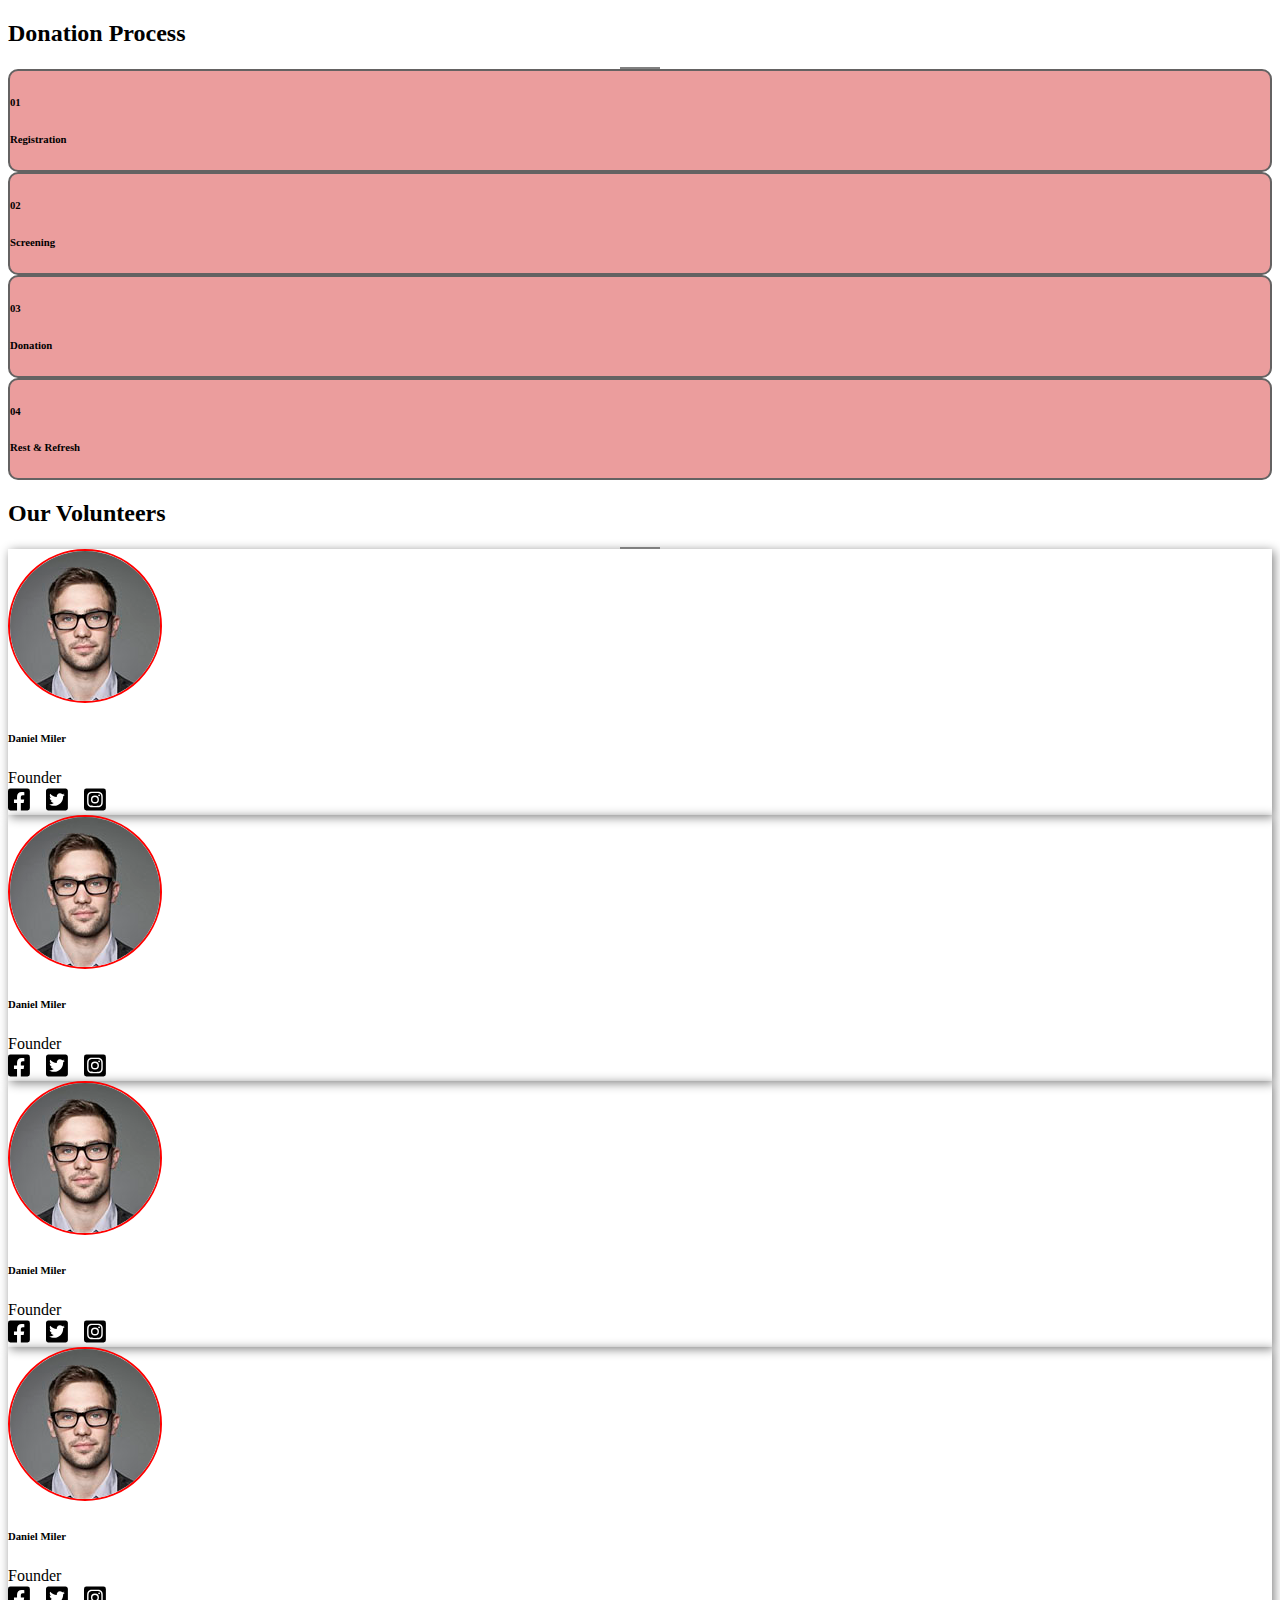
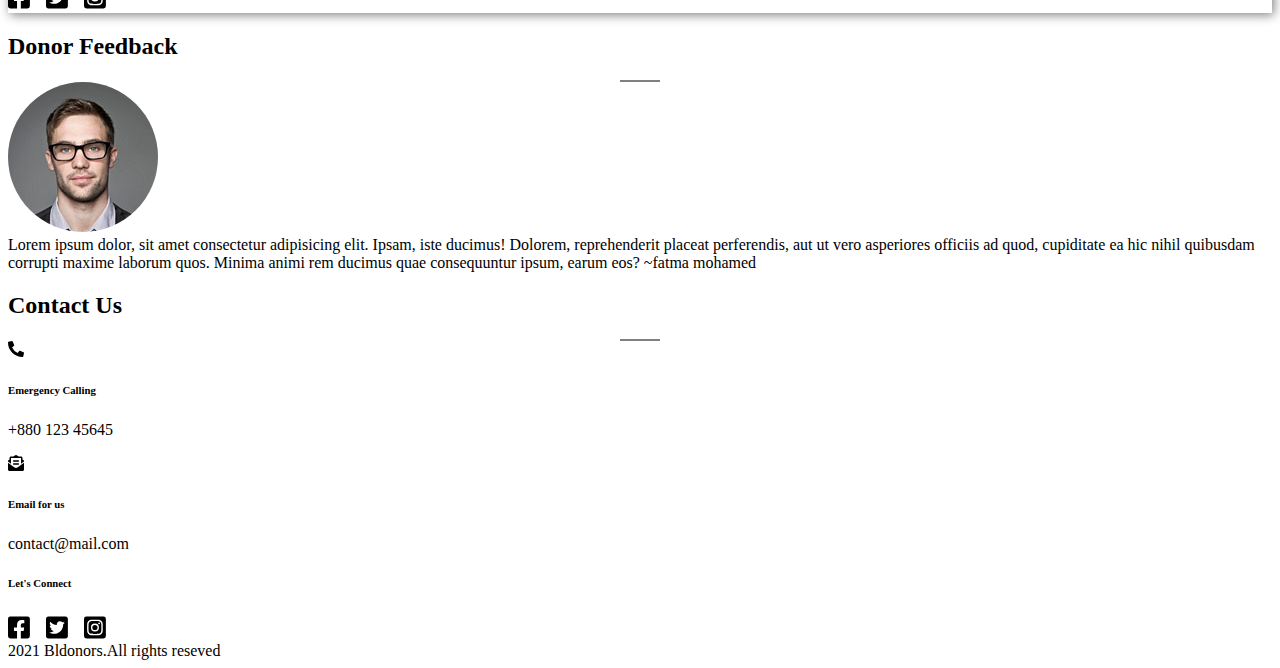
==== index.html @ f5dae9ff "add footer and contact us and 3 sections" ====
<!DOCTYPE html>
<html lang="en">
<head>
    <title>Blood Bank</title>
    <link rel="stylesheet" href="css/style.css">
    <link rel="stylesheet" href="css/all.min.css">
    <!-- CSS only -->
<link href="https://cdn.jsdelivr.net/npm/bootstrap@5.0.2/dist/css/bootstrap.min.css" rel="stylesheet" integrity="sha384-EVSTQN3/azprG1Anm3QDgpJLIm9Nao0Yz1ztcQTwFspd3yD65VohhpuuCOmLASjC" crossorigin="anonymous">

<script src="https://cdn.jsdelivr.net/npm/@popperjs/core@2.9.2/dist/umd/popper.min.js" integrity="sha384-IQsoLXl5PILFhosVNubq5LC7Qb9DXgDA9i+tQ8Zj3iwWAwPtgFTxbJ8NT4GN1R8p" crossorigin="anonymous"></script>
<script src="https://cdn.jsdelivr.net/npm/bootstrap@5.0.2/dist/js/bootstrap.min.js" integrity="sha384-cVKIPhGWiC2Al4u+LWgxfKTRIcfu0JTxR+EQDz/bgldoEyl4H0zUF0QKbrJ0EcQF" crossorigin="anonymous"></script>
<script src="js/all.min.js"></script>
</head>
<body>
    <section class="donation-process">
        <div class="container">
            <div class="title text-center">
                <h2 class="pt-3">Donation Process</h2>
                <div class="brd"></div>
            </div>
            <div class="row justify-content-around my-5">
                <div class="col-md-2">
                    <div class="text-center text-white">
                        <div class="bg-red">
                            <h6>01</h6>
                            <h6>Registration</h6>
                        </div>
                    </div>
                </div>

                <div class="col-md-2">
                    <div class="text-center text-white">
                        <div class="bg-red">
                            <h6>02</h6>
                            <h6>Screening</h6>
                        </div>
                    </div>
                </div>


                <div class="col-md-2">
                    <div class="text-center text-white">
                        <div class="bg-red">
                            <h6>03</h6>
                            <h6>Donation</h6>
                        </div>
                    </div>
                </div>


                <div class="col-md-2">
                    <div class="text-center text-white">
                        <div class="bg-red">
                            <h6>04</h6>
                            <h6>Rest & Refresh</h6>
                        </div>
                    </div>
                </div>
            </div>
        </div>


    </section>
    <section class="volunteers py-5 bg-light">
        <div class="container">
            <div class="title text-center">
                <h2 class="pt-3">Our Volunteers</h2>
                <div class="brd"></div>
            </div>
            <div class="row justify-content-center py-4">
                <div class="col-md-2">
                    <div class="bg-white text-center vol-content px-4">
                        <div class="py-4">
                            <img src="images/p.p.jpg" class="w-75 vol-images " alt="">                            
                        </div>
                        <h6>Daniel Miler</h6>
                        <span>Founder</span>
                        <div class="vol-icons">
                            <i class="fab fa-facebook-square text-danger vol-icon"></i>
                            <i class="fab fa-twitter-square vol-icon"></i>
                            <i class="fab fa-instagram-square vol-icon"></i>
                        </div>
                    </div>
                </div>

                <div class="col-md-2">
                    <div class="bg-white text-center vol-content px-4">
                        <div class="py-4">
                            <img src="images/p.p.jpg" class="w-75 vol-images " alt="">                            
                        </div>
                        <h6>Daniel Miler</h6>
                        <span>Founder</span>
                        <div class="vol-icons">
                            <i class="fab fa-facebook-square text-danger vol-icon"></i>
                            <i class="fab fa-twitter-square vol-icon"></i>
                            <i class="fab fa-instagram-square vol-icon"></i>
                        </div>
                    </div>
                </div>


                <div class="col-md-2">
                    <div class="bg-white text-center vol-content px-4">
                        <div class="py-4">
                            <img src="images/p.p.jpg" class="w-75 vol-images " alt="">                            
                        </div>
                        <h6>Daniel Miler</h6>
                        <span>Founder</span>
                        <div class="vol-icons">
                            <i class="fab fa-facebook-square text-danger vol-icon"></i>
                            <i class="fab fa-twitter-square vol-icon"></i>
                            <i class="fab fa-instagram-square vol-icon"></i>
                        </div>
                    </div>
                </div>

                <div class="col-md-2">
                    <div class="bg-white text-center vol-content px-4">
                        <div class="py-4">
                            <img src="images/p.p.jpg" class="w-75 vol-images " alt="">                            
                        </div>
                        <h6>Daniel Miler</h6>
                        <span>Founder</span>
                        <div class="vol-icons">
                            <i class="fab fa-facebook-square text-danger vol-icon"></i>
                            <i class="fab fa-twitter-square vol-icon"></i>
                            <i class="fab fa-instagram-square vol-icon"></i>
                        </div>
                    </div>
                </div>
            </div>
        </div>
    </section>

    <section class="donor py-5">
        <div class="container">
            <div class="title text-center">
                <h2 class="pt-3">Donor Feedback</h2>
                <div class="brd"></div>
            </div>

            <div class="row justify-content-center pt-2">
                <div class="col-md-2">
                    <div>
                        <img src="images/p.p.jpg" class="w-75 donor-images" alt="">
                    </div>
                </div>
                <div class="col-md-8 pt-3 position-relative">
                    Lorem ipsum dolor, sit amet consectetur adipisicing elit. Ipsam, iste ducimus! Dolorem, reprehenderit placeat perferendis, aut ut vero asperiores officiis ad quod, cupiditate ea hic nihil quibusdam corrupti maxime laborum quos. Minima animi rem ducimus quae consequuntur ipsum, earum eos?
                    <span class=" position-absolute">~fatma mohamed</span>
                </div>
            </div>
        </div>
    </section>

    <section class="contact-us py-5 mt-5 bg-dark text-white">
        <div class="container">
            <div class="title text-center">
                <h2 class="pt-3">Contact Us</h2>
                <div class="brd"></div>
            </div>
            <div class="row justify-content-center test mt-5">
                <div class="col-md-3">
                    <div class="d-inline-block">
                        <i class="fas fa-phone-alt"></i>
                    </div>
                    <div class="d-inline-block">
                        <h6>Emergency Calling</h6>
                        <p>+880 123 45645</p>
                    </div>
                </div>

                <div class="col-md-3">
                    <div class="d-inline-block">
                        <i class="fas fa-envelope-open-text"></i>
                    </div>
                    <div class="d-inline-block">
                        <h6>Email for us</h6>
                        <p>contact@mail.com</p>
                    </div>
                </div>

                <div class="col-md-3">
                    <div class="d-inline-block">
                        <h6>Let's Connect</h6>
                        <div class="vol-icons">
                            <i class="fab fa-facebook-square text-danger vol-icon"></i>
                            <i class="fab fa-twitter-square vol-icon"></i>
                            <i class="fab fa-instagram-square vol-icon"></i>
                        </div>
                    </div>
                </div>
            </div>
        </div>
    </section>

    <footer class="bg-dark text-white border-top text-center py-2">
        2021 Bldonors.All rights reseved
    </footer>
</body>
</html>
---- css/style.css ----
.brd{
    background-color:gray;
    height: 2px;
    width: 40px;
    margin: auto;
}

.vol-images{
    border-radius: 50%;
    border: red solid 2px;
}
.vol-content{
    box-shadow: gray 2px 2px 10px;
}
.vol-icons{
    font-size: 25px;
}
.vol-icon{
    margin-right: 10px;
}

.donor-images{
    border-radius: 50%;
}
.donor span{
    bottom: 10%;
    right: 10%;
}
.bg-red{
    background-color: rgb(235, 157, 157);
    border: 2px solid rgb(100, 98, 98);
    border-radius: 10px;
}
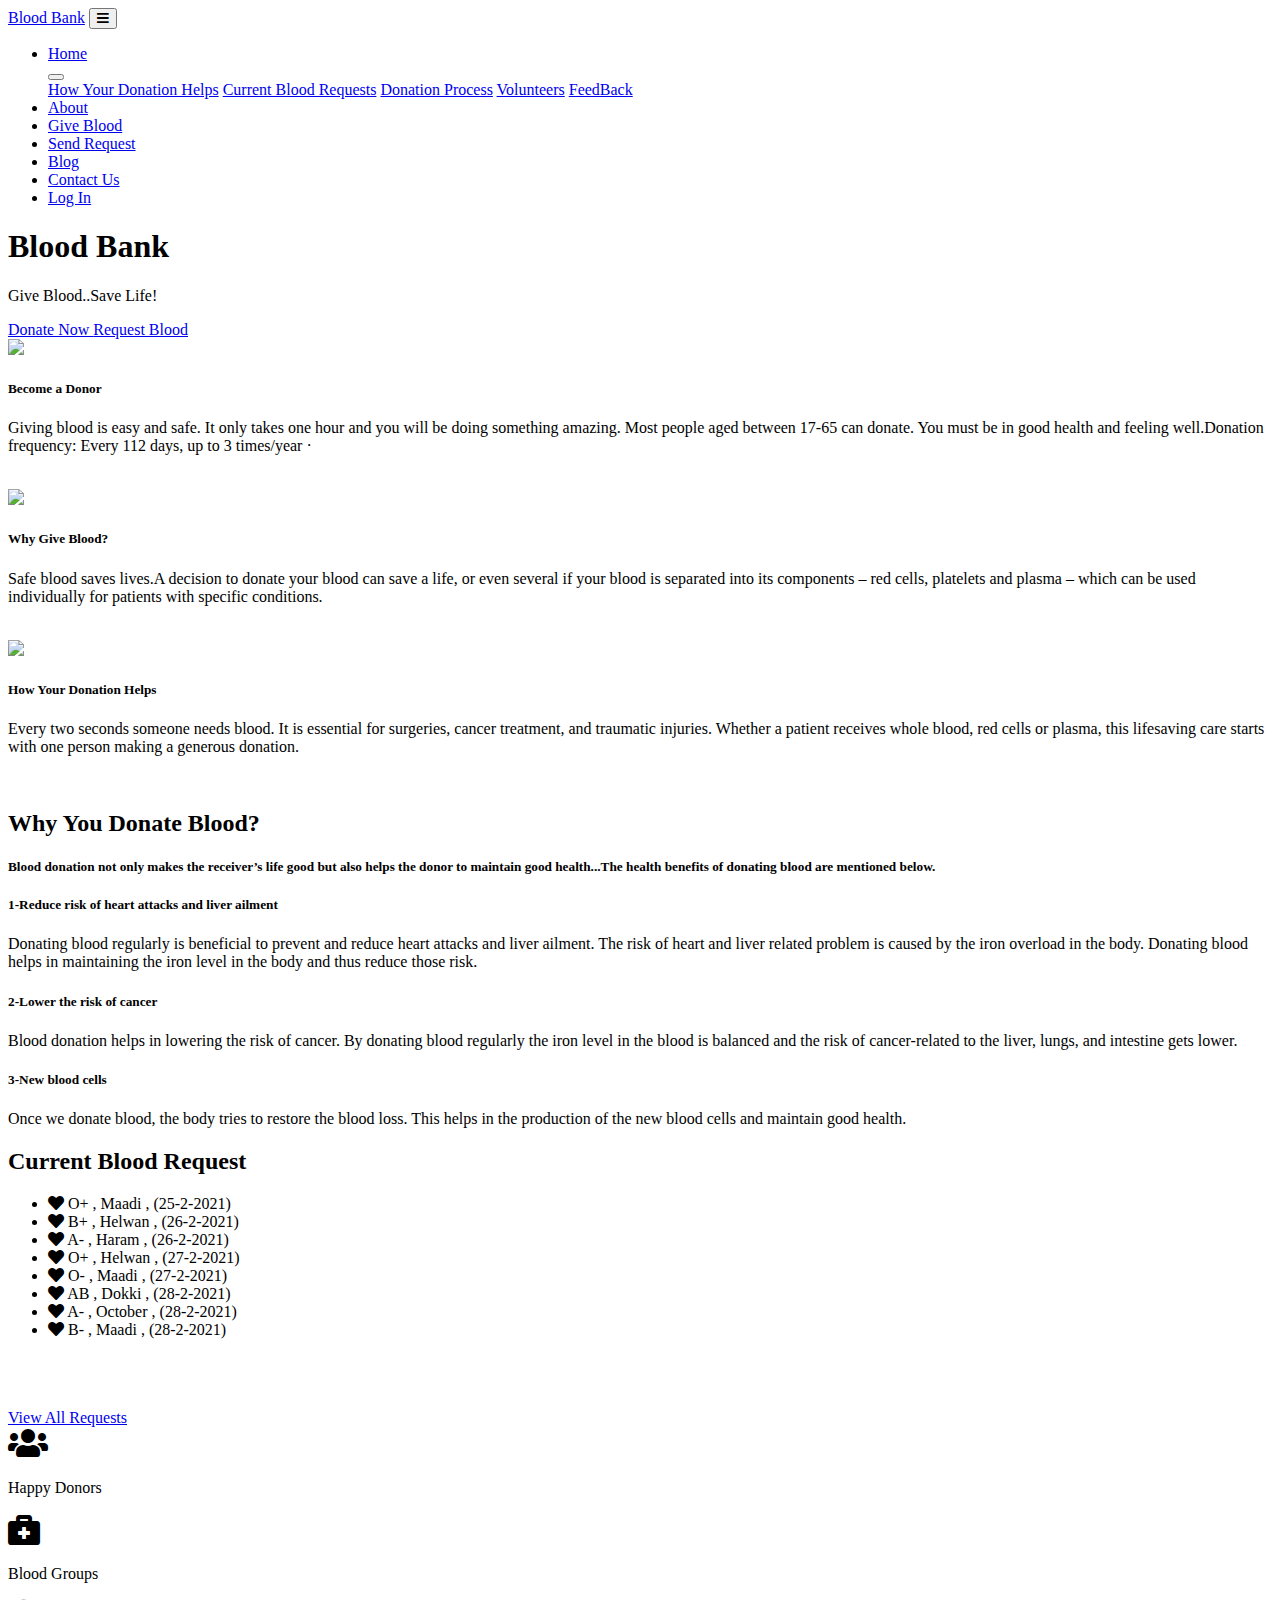
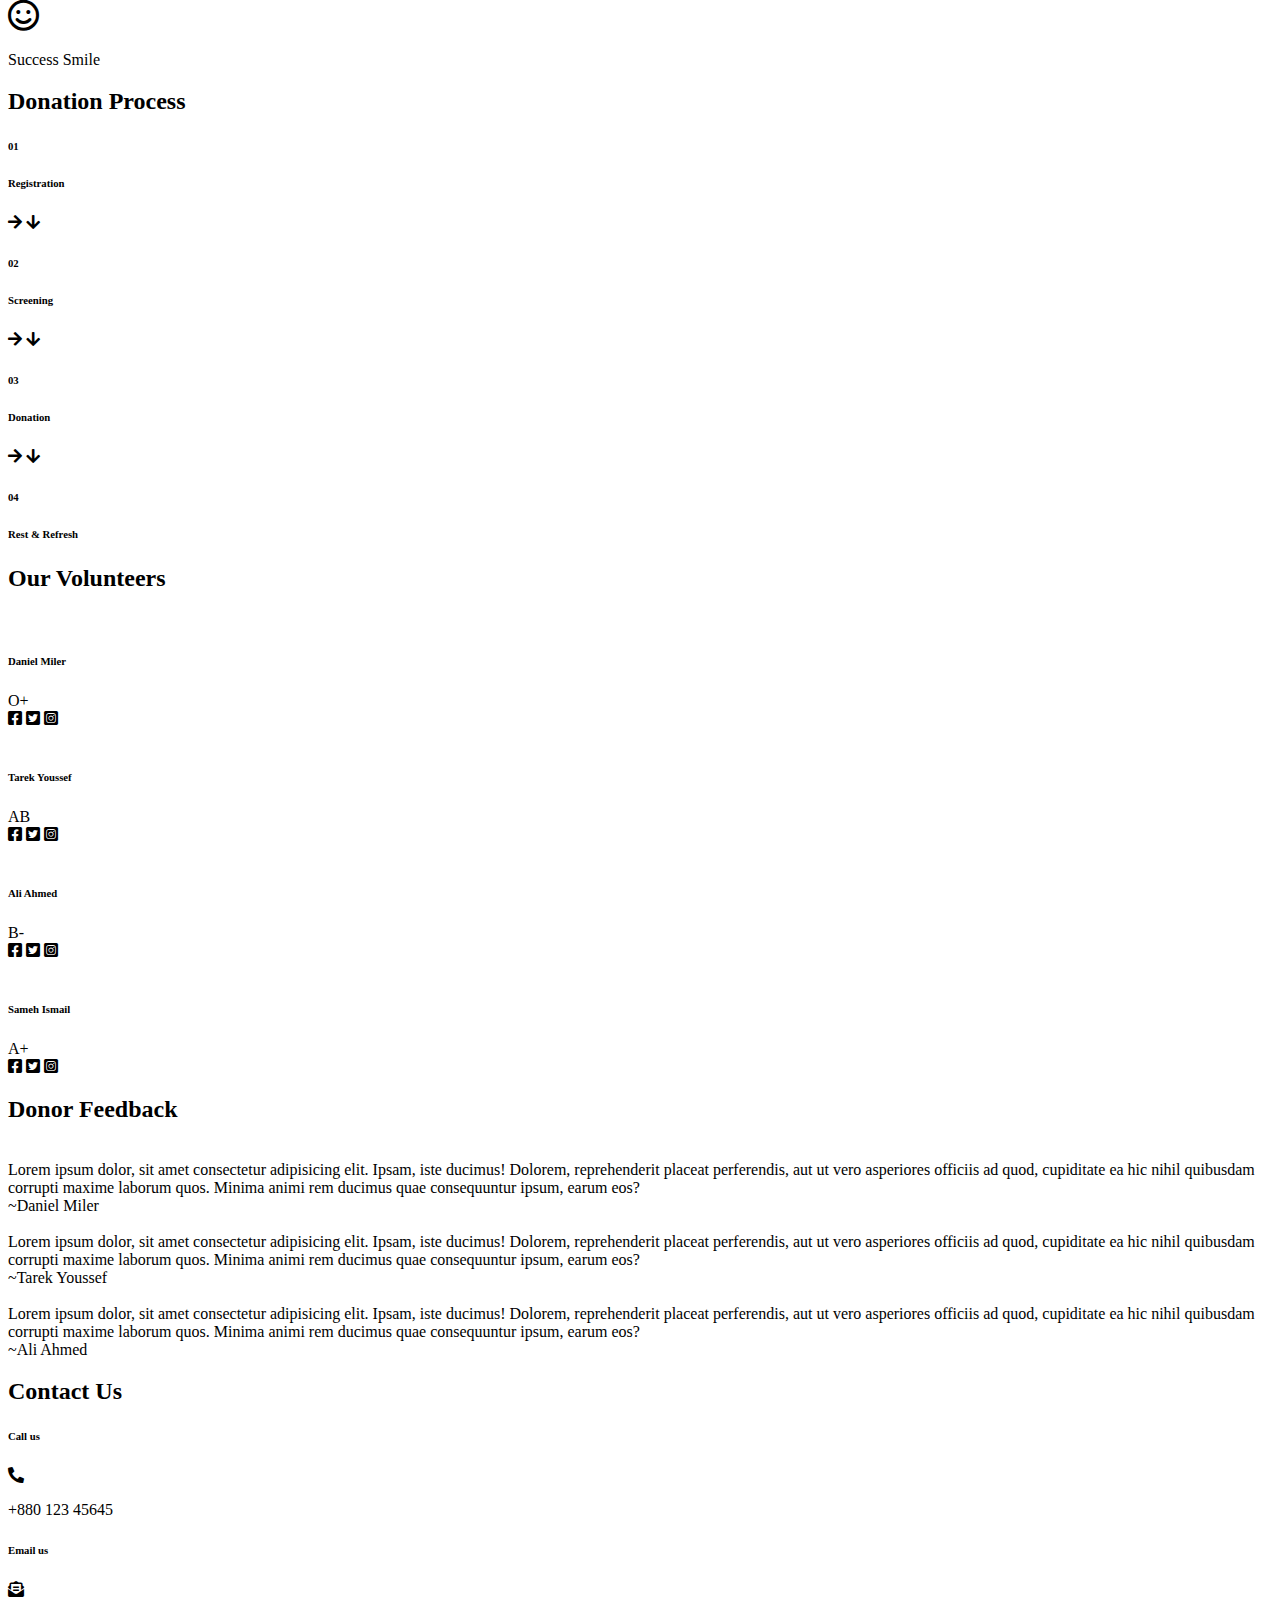
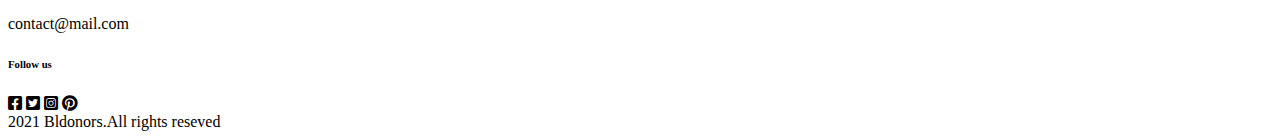
==== commit ec449944: "Add files via upload" ====
--- a/index.html
+++ b/index.html
@@ -1,201 +1,555 @@
-<!DOCTYPE html>
-<html lang="en">
-<head>
-    <title>Blood Bank</title>
-    <link rel="stylesheet" href="css/style.css">
-    <link rel="stylesheet" href="css/all.min.css">
-    <!-- CSS only -->
-<link href="https://cdn.jsdelivr.net/npm/bootstrap@5.0.2/dist/css/bootstrap.min.css" rel="stylesheet" integrity="sha384-EVSTQN3/azprG1Anm3QDgpJLIm9Nao0Yz1ztcQTwFspd3yD65VohhpuuCOmLASjC" crossorigin="anonymous">
-
-<script src="https://cdn.jsdelivr.net/npm/@popperjs/core@2.9.2/dist/umd/popper.min.js" integrity="sha384-IQsoLXl5PILFhosVNubq5LC7Qb9DXgDA9i+tQ8Zj3iwWAwPtgFTxbJ8NT4GN1R8p" crossorigin="anonymous"></script>
-<script src="https://cdn.jsdelivr.net/npm/bootstrap@5.0.2/dist/js/bootstrap.min.js" integrity="sha384-cVKIPhGWiC2Al4u+LWgxfKTRIcfu0JTxR+EQDz/bgldoEyl4H0zUF0QKbrJ0EcQF" crossorigin="anonymous"></script>
-<script src="js/all.min.js"></script>
-</head>
-<body>
-    <section class="donation-process">
-        <div class="container">
-            <div class="title text-center">
-                <h2 class="pt-3">Donation Process</h2>
-                <div class="brd"></div>
-            </div>
-            <div class="row justify-content-around my-5">
-                <div class="col-md-2">
-                    <div class="text-center text-white">
-                        <div class="bg-red">
-                            <h6>01</h6>
-                            <h6>Registration</h6>
-                        </div>
-                    </div>
-                </div>
-
-                <div class="col-md-2">
-                    <div class="text-center text-white">
-                        <div class="bg-red">
-                            <h6>02</h6>
-                            <h6>Screening</h6>
-                        </div>
-                    </div>
-                </div>
-
-
-                <div class="col-md-2">
-                    <div class="text-center text-white">
-                        <div class="bg-red">
-                            <h6>03</h6>
-                            <h6>Donation</h6>
-                        </div>
-                    </div>
-                </div>
-
-
-                <div class="col-md-2">
-                    <div class="text-center text-white">
-                        <div class="bg-red">
-                            <h6>04</h6>
-                            <h6>Rest & Refresh</h6>
-                        </div>
-                    </div>
-                </div>
-            </div>
-        </div>
-
-
-    </section>
-    <section class="volunteers py-5 bg-light">
-        <div class="container">
-            <div class="title text-center">
-                <h2 class="pt-3">Our Volunteers</h2>
-                <div class="brd"></div>
-            </div>
-            <div class="row justify-content-center py-4">
-                <div class="col-md-2">
-                    <div class="bg-white text-center vol-content px-4">
-                        <div class="py-4">
-                            <img src="images/p.p.jpg" class="w-75 vol-images " alt="">                            
-                        </div>
-                        <h6>Daniel Miler</h6>
-                        <span>Founder</span>
-                        <div class="vol-icons">
-                            <i class="fab fa-facebook-square text-danger vol-icon"></i>
-                            <i class="fab fa-twitter-square vol-icon"></i>
-                            <i class="fab fa-instagram-square vol-icon"></i>
-                        </div>
-                    </div>
-                </div>
-
-                <div class="col-md-2">
-                    <div class="bg-white text-center vol-content px-4">
-                        <div class="py-4">
-                            <img src="images/p.p.jpg" class="w-75 vol-images " alt="">                            
-                        </div>
-                        <h6>Daniel Miler</h6>
-                        <span>Founder</span>
-                        <div class="vol-icons">
-                            <i class="fab fa-facebook-square text-danger vol-icon"></i>
-                            <i class="fab fa-twitter-square vol-icon"></i>
-                            <i class="fab fa-instagram-square vol-icon"></i>
-                        </div>
-                    </div>
-                </div>
-
-
-                <div class="col-md-2">
-                    <div class="bg-white text-center vol-content px-4">
-                        <div class="py-4">
-                            <img src="images/p.p.jpg" class="w-75 vol-images " alt="">                            
-                        </div>
-                        <h6>Daniel Miler</h6>
-                        <span>Founder</span>
-                        <div class="vol-icons">
-                            <i class="fab fa-facebook-square text-danger vol-icon"></i>
-                            <i class="fab fa-twitter-square vol-icon"></i>
-                            <i class="fab fa-instagram-square vol-icon"></i>
-                        </div>
-                    </div>
-                </div>
-
-                <div class="col-md-2">
-                    <div class="bg-white text-center vol-content px-4">
-                        <div class="py-4">
-                            <img src="images/p.p.jpg" class="w-75 vol-images " alt="">                            
-                        </div>
-                        <h6>Daniel Miler</h6>
-                        <span>Founder</span>
-                        <div class="vol-icons">
-                            <i class="fab fa-facebook-square text-danger vol-icon"></i>
-                            <i class="fab fa-twitter-square vol-icon"></i>
-                            <i class="fab fa-instagram-square vol-icon"></i>
-                        </div>
-                    </div>
-                </div>
-            </div>
-        </div>
-    </section>
-
-    <section class="donor py-5">
-        <div class="container">
-            <div class="title text-center">
-                <h2 class="pt-3">Donor Feedback</h2>
-                <div class="brd"></div>
-            </div>
-
-            <div class="row justify-content-center pt-2">
-                <div class="col-md-2">
-                    <div>
-                        <img src="images/p.p.jpg" class="w-75 donor-images" alt="">
-                    </div>
-                </div>
-                <div class="col-md-8 pt-3 position-relative">
-                    Lorem ipsum dolor, sit amet consectetur adipisicing elit. Ipsam, iste ducimus! Dolorem, reprehenderit placeat perferendis, aut ut vero asperiores officiis ad quod, cupiditate ea hic nihil quibusdam corrupti maxime laborum quos. Minima animi rem ducimus quae consequuntur ipsum, earum eos?
-                    <span class=" position-absolute">~fatma mohamed</span>
-                </div>
-            </div>
-        </div>
-    </section>
-
-    <section class="contact-us py-5 mt-5 bg-dark text-white">
-        <div class="container">
-            <div class="title text-center">
-                <h2 class="pt-3">Contact Us</h2>
-                <div class="brd"></div>
-            </div>
-            <div class="row justify-content-center test mt-5">
-                <div class="col-md-3">
-                    <div class="d-inline-block">
-                        <i class="fas fa-phone-alt"></i>
-                    </div>
-                    <div class="d-inline-block">
-                        <h6>Emergency Calling</h6>
-                        <p>+880 123 45645</p>
-                    </div>
-                </div>
-
-                <div class="col-md-3">
-                    <div class="d-inline-block">
-                        <i class="fas fa-envelope-open-text"></i>
-                    </div>
-                    <div class="d-inline-block">
-                        <h6>Email for us</h6>
-                        <p>contact@mail.com</p>
-                    </div>
-                </div>
-
-                <div class="col-md-3">
-                    <div class="d-inline-block">
-                        <h6>Let's Connect</h6>
-                        <div class="vol-icons">
-                            <i class="fab fa-facebook-square text-danger vol-icon"></i>
-                            <i class="fab fa-twitter-square vol-icon"></i>
-                            <i class="fab fa-instagram-square vol-icon"></i>
-                        </div>
-                    </div>
-                </div>
-            </div>
-        </div>
-    </section>
-
-    <footer class="bg-dark text-white border-top text-center py-2">
-        2021 Bldonors.All rights reseved
-    </footer>
-</body>
-</html>+<!DOCTYPE html>
+<html lang="en">
+  <head>
+    <meta name="viewport" content="width=device-width, initial-scale=1">
+    
+    <link rel="stylesheet" href="css/bootstrap.min.css" />
+    <link rel="stylesheet" href="css/all.min.css" />
+    <link rel="stylesheet" href="css/style.css" />
+    <link rel="stylesheet" href="css/media.css">
+
+    <title id="title">Blood Bank</title>
+  </head>
+
+  <body >
+
+ <!-------------------------------------------NavBar-------------------------------------------------->
+ <nav class="navbar navbar-expand-md text-light fixed-top ">
+  <a class="navbar-brand " href="#">Blood Bank</a>
+
+<button class=" btn navbar-toggler" type="button" data-toggle="collapse" data-target="#navbarNavDropdown" aria-controls="navbarNavDropdown" aria-expanded="false" aria-label="Toggle navigation">
+    <span class="navbar-toggler-icon"></span>
+    <i class="fas fa-bars Navicon"></i>
+  </button>
+  <div class="collapse navbar-collapse" id="navbarNavDropdown">
+    <ul class="navbar-nav  ml-auto mt-2 mt-lg-0   justify-content-end ">
+      <li class="nav-item">
+        <div class="btn-group ">
+           <a class=" Navhome nav-link Navpages px-0" href="#home">Home</a>
+         
+           <div  class=" px-0 mx-0 listdisplay">
+              <button class=" btn navdropbtn nav-link droplist dropdown-toggle dropdown-toggle-split"  role="button" data-toggle="dropdown" aria-haspopup="true" aria-expanded="false">
+               <span class="sr-only">Toggle Dropdown</span>
+              </button>
+              <div class="dropdown-menu ">
+                <a class="dropdown-item" href="#Benefits">How Your Donation Helps</a>
+                <a class="dropdown-item" href="#CurrentRequests">Current Blood Requests</a>
+                <a class="dropdown-item" href="#donationProcess">Donation Process</a>
+                <a class="dropdown-item" href="#Volunteers">Volunteers</a>
+                <a class="dropdown-item" href="#FeedBack">FeedBack</a>
+              </div>
+            </div>
+       </div>
+      </li>
+      <li class="nav-item">
+        <a class="nav-link"  href="about.html">About</a>
+      </li>
+      <li class="nav-item">
+        <a class="nav-link" href="Donate.html">Give Blood</a>
+      </li>
+
+      <li class="nav-item">
+        <a class="nav-link" href="Request.html">Send Request</a>
+      </li>
+      <li class="nav-item">
+        <a class="nav-link" href="Blog.html"> Blog</a>
+      </li>
+      <li class="nav-item">
+        <a class="nav-link Navcontact" href="#Contact">Contact Us</a>
+      </li>
+      <li class="nav-item">
+        <a class="nav-link" href="login.html">Log In</a>
+      </li>
+    </ul>
+  </div>
+</nav>
+
+     <!-------------------------------------------Header-------------------------------------------------->
+  <header class="home overflow-hidden  align-items-center" id="home">
+    <div class="bglayer"></div>
+    <div class="container text-light ">
+
+      <div>
+        <div class=" Headercaption">
+        <h1>Blood Bank</h1>
+        <p>Give Blood..Save Life!</p>
+        <a class="btn btn-danger  ml-3 P-2 rounded headerbtn" href="Donate.html">Donate Now </a>
+        <a class="btn btn-danger ml-3 P-2 m-3 rounded headerbtn" href="Request.html">Request Blood</a>
+      </div>
+    </div>
+    </div>
+    </div>
+  </header>
+ 
+
+
+  
+    <!------------------------------------Benefits section----------------------------------------->
+    <section class="Benefits py-5" id="Benefits">
+    
+      <div class="container">
+        
+              <div class="row">
+                <div class="col-lg-4">
+                  <div class="item shadow rounded-lg">
+                    <div class="overflow-hidden ">
+                      <img src="images/31.jpg" class="img-fluid rounded-top" />
+                    </div>
+                    <div class="p-3 position-relative ">
+                  
+                      <span> <h5 class="mt-4">Become a Donor</h5></span>
+               
+                      <p>
+                         Giving blood is easy and safe. It only takes one hour and you will be doing something amazing. Most people aged between 17-65 can donate. You must be in good health and feeling well.Donation frequency: Every 112 days, up to 3 times/year ·
+                      </p>
+               
+                      <br/>
+                    </div>
+                  </div>
+                </div>
+
+                <div class="col-lg-4">
+                  <div class="item shadow rounded-lg">
+                    <div class="overflow-hidden ">
+                      <img src="images/2.jpg" class="img-fluid rounded-top " />
+                    </div>
+                    <div class="p-3 position-relative ">
+                     
+                     <span><h5 class="mt-4">Why Give Blood?</h5></span> 
+                
+                      <p>
+                        Safe blood saves lives.A decision to donate your blood can save a life, or even several if your blood is separated into its components – red cells, platelets and plasma – which can be used individually for patients with specific conditions.
+                      </p>
+                     
+                      <br/>
+                    </div>
+                  </div>
+                </div>
+
+                <div class="col-lg-4">
+                  <div class="item shadow rounded-lg">
+                    <div class="overflow-hidden ">
+                      <img src="images/30.jpg" class="img-fluid rounded-top" />
+                    </div>
+                    <div class="p-3 position-relative ">
+                      
+                     <span> <h5 class="mt-4">How Your Donation Helps</h5></span>
+            
+                     <p>
+                      Every two seconds someone needs blood. It is essential for surgeries, cancer treatment, and traumatic injuries. Whether a patient receives whole blood, red cells or plasma, this lifesaving care starts with one person making a generous donation.
+                     </p>
+                    
+                      <br/>
+                    </div>
+                  </div>
+                </div>
+              </div>
+            </div>
+            
+     
+    </section>
+    
+<!----------------------------------------Current Requests Section-------------------------------------------->
+
+<section class="container-fluid  py-5"  id="CurrentRequests" >
+  <div class="container bg-light shadow p-5" >
+  <div class="row ">
+
+ 
+
+        <div class="col-lg-5  mt-3">
+          <div class="contline">
+              <h2 class="title-left pb-3 ">Why You Donate Blood?</h2>
+              <div class="line-mf"></div>
+              <h5 class="lead">Blood donation not only makes the receiver’s life good but also helps the donor to maintain good health...The health benefits of donating blood are mentioned below.</h5>
+              <h5 class="text-danger">1-Reduce risk of heart attacks and liver ailment</h5>
+              <p >Donating blood regularly is beneficial to prevent and reduce heart attacks and liver ailment. The risk of heart and liver related problem is caused by the iron overload in the body. Donating blood helps in maintaining the iron level in the body and thus reduce those risk.</p>
+              <br\>
+              <h5 class="text-danger">2-Lower the risk of cancer</h5>
+              <p >Blood donation helps in lowering the risk of cancer. By donating blood regularly the iron level in the blood is balanced and the risk of cancer-related to the liver, lungs, and intestine gets lower.</p>
+              <br\>
+              <h5 class="text-danger">3-New blood cells</h5>
+              <p >Once we donate blood, the body tries to restore the blood loss. This helps in the production of the new blood cells and maintain good health.</p>
+              <br\>
+
+          </div>
+          </div>
+
+          <div class="col-lg-1  mt-3" ></div>
+        <div class="col-lg-6  mt-3 " >
+          <div class="contline ">
+          <div>
+            <h2 class="title-left pb-3">Current Blood Request</h2>
+            <div class="line-mf bg-danger"></div>
+          </div>
+            <div class="  bg-white shadow-sm p-2 ">
+             
+              <div class="Requestslist " >
+                <ul>
+                  <li class="pb-2">
+                    <i class="fas fa-heart"></i>
+                    <span>O+</span>
+                    <span>, Maadi</span>
+                    <span>, (25-2-2021)</span>
+                  </li>
+                  <li class="pb-2">
+                    <i class="fas fa-heart"></i>
+                    <span>B+</span>
+                    <span>, Helwan</span>
+                    <span>, (26-2-2021)</span>
+                  </li>
+                  <li class="pb-2">
+                    <i class="fas fa-heart"></i>
+                    <span>A-</span>
+                    <span>, Haram</span>
+                    <span>, (26-2-2021)</span>
+                  </li>
+                  <li class="pb-2">
+                    <i class="fas fa-heart"></i>
+                    <span>O+</span>
+                    <span>, Helwan</span>
+                    <span>, (27-2-2021)</span>
+                  </li>
+                  <li class="pb-2">
+                    <i class="fas fa-heart"></i>
+                    <span>O-</span>
+                    <span>, Maadi</span>
+                    <span>, (27-2-2021)</span>
+                  </li>
+                  <li class="pb-2">
+                    <i class="fas fa-heart"></i>
+                    <span>AB</span>
+                    <span>, Dokki</span>
+                    <span>, (28-2-2021)</span>
+                  </li>
+                  <li class="pb-2">
+                    <i class="fas fa-heart"></i>
+                    <span>A-</span>
+                    <span>, October</span>
+                    <span>, (28-2-2021)</span>
+                  </li>
+                  <li class="pb-2">
+                    <i class="fas fa-heart"></i>
+                    <span>B-</span>
+                    <span>, Maadi</span>
+                    <span>, (28-2-2021)</span>
+                  </li>
+                </ul>
+                <br/>
+                <br/>
+                <br/>
+              </div>
+              </div>
+              <div class="text-right ">
+                <a  class="P-2 mt-3 btn btn-danger rounded "href="ViewRequests.html">View All Requests</a>
+                  </div>
+                </div>
+          </div>
+      
+  </div>
+</div>
+</section>
+
+    <!----------------------------------------Counter Section-------------------------------------------->
+    <section class=" w-100  py-5">
+      <div class="overlay d-flex align-items-center"> 
+                  <div class=" container  p-5">
+
+        <div class="row text-center pt-5">
+
+                <div class="col-sm-4">
+                  <div class="icon">
+                    <i class="fas fa-users fa-2x"></i>
+                  </div>
+                  <div class="counter">
+                    <h2 class="timer count-title count-number" data-to="450" data-speed="1500"></h2>
+                    <p class="count-text ">Happy Donors</p>
+                  </div>
+                  </div>
+
+
+
+                  
+                 <div class="col-sm-4">
+                  <div class="icon">
+                        <i class="fas fa-briefcase-medical fa-2x"></i>
+                  </div>
+                  <div class="counter">
+                   <h2 class="timer count-title count-number" data-to="15" data-speed="1500"></h2>
+                   <p class="count-text ">Blood Groups</p>
+                 </div>
+                 </div>
+                
+                  <div class="col-sm-4">
+                   <div class="icon">
+                            <i class="far fa-smile fa-2x"></i>
+                   </div>
+                   <div class="counter">
+                    <h2 class="timer count-title count-number" data-to="550" data-speed="1500"></h2>
+                    <p class="count-text ">Success Smile</p>
+                   </div>
+                 </div>
+
+
+             </div>
+            </div>
+          </div>
+         </section>
+ <!----------------------------------------donation-process Section-------------------------------------------->
+         <section class="donation-process py-5" id="donationProcess">
+          <div class="container">
+              <div class="title text-center contline">
+                  <h2 class="pt-3">Donation Process</h2>
+                  <div class="line-mf m-auto"></div>
+              </div>
+              <div class="row justify-content-around my-5">
+                  <div class="col-lg-2">
+                      <div class="text-center text-white ">
+                          <div class="bg-red process">
+                              <h6 >01</h6>
+                              <h6 >Registration</h6>
+                          </div>
+                      </div>
+                  </div>
+                  <div>
+                    <i class="fas fa-arrow-right  arrow arrow-1"></i>
+                    <i class="fas fa-arrow-down arrow arrow-2"></i>
+                  </div>
+                  <div class="col-lg-2">
+                      <div class="text-center text-white">
+                          <div class="bg-red process">
+                              <h6>02</h6>
+                              <h6>Screening</h6>
+                          </div>
+                      </div>
+                  </div>
+  
+                  <div>
+                    <i class="fas fa-arrow-right  arrow arrow-1"></i>
+                    <i class="fas fa-arrow-down arrow arrow-2"></i>
+                  </div>
+                  <div class="col-lg-2">
+                      <div class="text-center text-white">
+                          <div class="bg-red process">
+                              <h6>03</h6>
+                              <h6>Donation</h6>
+                          </div>
+                      </div>
+                  </div>
+  
+                  <div>
+                    <i class="fas fa-arrow-right  arrow arrow-1"></i>
+                    <i class="fas fa-arrow-down arrow arrow-2"></i>
+                  </div>
+                  <div class="col-lg-2">
+                      <div class="text-center text-white">
+                          <div class="bg-red process">
+                              <h6>04</h6>
+                              <h6>Rest & Refresh</h6>
+                          </div>
+                      </div>
+                  </div>
+              </div>
+          </div>
+  
+  
+      </section>
+
+
+       <!----------------------------------------volunteers Section-------------------------------------------->
+      <section class="volunteers py-5 bg-light" id="Volunteers">
+          <div class="container">
+              <div class="title text-center contline">
+                  <h2 class="pt-3">Our Volunteers</h2>
+                  <div class="line-mf m-auto"></div>
+              </div>
+              <div class="row justify-content-center py-4">
+                  <div class="col-md-3">
+                      <div class="bg-white text-center vol-content px-4">
+                          <div class="py-4">
+                              <img src="images/client-4.png" class="w-75 vol-images " alt="">                            
+                          </div>
+                          <h6>Daniel Miler</h6>
+                          <span class="text-danger">O+</span>
+                          <div class="vol-icons pb-3 ">
+                              <i class="fab fa-facebook-square vol-icon"></i>
+                              <i class="fab fa-twitter-square vol-icon"></i>
+                              <i class="fab fa-instagram-square vol-icon"></i>
+                          </div>
+                      </div>
+                  </div>
+                 
+                  <div class="col-md-3">
+                      <div class="bg-white text-center vol-content px-4">
+                          <div class="py-4">
+                              <img src="images/client-5.png" class="w-75 vol-images " alt="">                            
+                          </div>
+                          <h6>Tarek Youssef</h6>
+                          <span class="text-danger">AB</span>
+                          <div class="vol-icons pb-3">
+                              <i class="fab fa-facebook-square  vol-icon"></i>
+                              <i class="fab fa-twitter-square vol-icon"></i>
+                              <i class="fab fa-instagram-square vol-icon"></i>
+                          </div>
+                      </div>
+                  </div>
+  
+  
+                  <div class="col-md-3">
+                      <div class="bg-white text-center vol-content px-4">
+                          <div class="py-4">
+                              <img src="images/client-6.png" class="w-75 vol-images " alt="">                            
+                          </div>
+                          <h6>Ali Ahmed</h6>
+                          <span class="text-danger">B-</span>
+                          <div class="vol-icons pb-3">
+                              <i class="fab fa-facebook-square  vol-icon"></i>
+                              <i class="fab fa-twitter-square vol-icon"></i>
+                              <i class="fab fa-instagram-square vol-icon"></i>
+                          </div>
+                      </div>
+                  </div>
+  
+                  <div class="col-md-3">
+                      <div class="bg-white text-center vol-content px-4">
+                          <div class="py-4">
+                              <img src="images/client-7.png" class="w-75 vol-images " alt="">                            
+                          </div>
+                          <h6>Sameh Ismail</h6>
+                          <span class="text-danger">A+</span>
+                          <div class="vol-icons pb-3">
+                              <i class="fab fa-facebook-square vol-icon"></i>
+                              <i class="fab fa-twitter-square vol-icon"></i>
+                              <i class="fab fa-instagram-square vol-icon"></i>
+                          </div>
+                      </div>
+                  </div>
+              </div>
+          </div>
+      </section>
+   <!----------------------------------------Feedback Section-------------------------------------------->
+      <section class="donor py-5 " id="FeedBack">
+          <div class="container">
+              <div class="title text-center contline">
+                  <h2 class="pt-3">Donor Feedback</h2>
+                  <div class="line-mf m-auto"></div>
+              </div>
+
+          
+  
+          <div
+            id="carouselExampleIndicators"
+            class="carousel slide"
+            data-ride="carousel"
+          >
+           
+            <div class="carousel-inner">
+              <div class="carousel-item active">
+                
+                <div class="row justify-content-center pt-2">
+                  <div class="col-md-2">
+                      <div class="donormedia">
+                          <img src="images/client-4.png" class="w-75 donor-images" alt="">
+                      </div>
+                  </div>
+                  <div class="col-md-8 pt-3 position-relative">
+                      Lorem ipsum dolor, sit amet consectetur adipisicing elit. Ipsam, iste ducimus! Dolorem, reprehenderit placeat perferendis, aut ut vero asperiores officiis ad quod, cupiditate ea hic nihil quibusdam corrupti maxime laborum quos. Minima animi rem ducimus quae consequuntur ipsum, earum eos?
+                     <div class="text-right w-100 text-danger"> <span >~Daniel Miler</span> </div>
+                  </div>
+              </div>
+          </div>
+              <div class="carousel-item">
+                <div class="row justify-content-center pt-2">
+                  <div class="col-md-2">
+                      <div class="donormedia">
+                          <img src="images/client-5.png" class="w-75 donor-images" alt="">
+                      </div>
+                  </div>
+                  <div class="col-md-8 pt-3 position-relative">
+                      Lorem ipsum dolor, sit amet consectetur adipisicing elit. Ipsam, iste ducimus! Dolorem, reprehenderit placeat perferendis, aut ut vero asperiores officiis ad quod, cupiditate ea hic nihil quibusdam corrupti maxime laborum quos. Minima animi rem ducimus quae consequuntur ipsum, earum eos?
+                      <div class="text-right w-100 text-danger"> <span >~Tarek Youssef</span> </div>
+                  </div>
+              </div>
+          </div>
+              <div class="carousel-item">
+                <div class="row justify-content-center pt-2">
+                  <div class="col-md-2">
+                      <div class="donormedia">
+                          <img src="images/client-6.png" class="w-75 donor-images" alt="">
+                      </div>
+                  </div>
+                  <div class="col-md-8 pt-3 position-relative">
+                      Lorem ipsum dolor, sit amet consectetur adipisicing elit. Ipsam, iste ducimus! Dolorem, reprehenderit placeat perferendis, aut ut vero asperiores officiis ad quod, cupiditate ea hic nihil quibusdam corrupti maxime laborum quos. Minima animi rem ducimus quae consequuntur ipsum, earum eos?
+                      <div class="text-right w-100 text-danger"> <span >~Ali Ahmed</span> </div>
+                  </div>
+              </div>
+          </div>
+   
+          </div>
+        </div>
+      </div>
+      </section>
+   <!----------------------------------------Contact us Section-------------------------------------------->
+      <section class="contact-us py-5 mt-5 bg-dark text-white " id="Contact">
+          <div class="container">
+              <div class="title text-center contline">
+                  <h2 class="pt-3 ">Contact Us</h2>
+                  <div class="line-mf m-auto"></div>
+              </div>
+              <div class="row justify-content-center test mt-5  text-center">
+             
+                  <div class="col-md-4">
+                    <div class="d-inline-block">
+                      <h6 class="footertext">Call us</h6>
+                      <div class="d-inline-block">
+                          <i class="fas fa-phone-alt footicon"></i>
+                      </div>
+                      <div class="d-inline-block">
+                         
+                          <p>+880 123 45645</p>
+                      </div>
+                  </div>
+                </div>
+                  <div class="col-md-4 ">
+                    <div class="d-inline-block">
+                      <h6 class="footertext">Email us</h6>
+                      <div class="d-inline-block">
+                          <i class="fas fa-envelope-open-text footicon"></i>
+                      </div>
+                      <div class="d-inline-block">
+                         
+                          <p>contact@mail.com</p>
+                      </div>
+                  </div>
+                </div>
+                  <div class="col-md-4">
+                      <div class="d-inline-block">
+                          <h6 class="footertext">Follow us</h6>
+                          <div class="vol-icons ">
+                              <i class="fab fa-facebook-square vol-icon"></i>
+                              <i class="fab fa-twitter-square vol-icon"></i>
+                              <i class="fab fa-instagram-square vol-icon"></i>
+                              <i class="fab fa-pinterest vol-icon"></i>
+                              
+                          </div>
+                      </div>
+                  </div>
+                  
+              </div>
+          </div>
+      </section>
+  
+      <footer class="bg-dark text-white border-top text-center py-2">
+          2021 Bldonors.All rights reseved
+      </footer>
+
+
+    <!------------------------------------------------------script---------------------------------------------------------->   
+    <script src="js/jquery-3.5.1.min.js"></script>
+    <script src="js/popper.min.js"></script>
+    <script src="js/bootstrap.js"></script>
+    <script src="js/main.js"></script>
+    <script src="js/new.js"></script>
+  </body>
+</html>
+
--- a/css/style.css
+++ b/css/style.css
@@ -3,31 +3,4 @@
     height: 2px;
     width: 40px;
     margin: auto;
-}
-
-.vol-images{
-    border-radius: 50%;
-    border: red solid 2px;
-}
-.vol-content{
-    box-shadow: gray 2px 2px 10px;
-}
-.vol-icons{
-    font-size: 25px;
-}
-.vol-icon{
-    margin-right: 10px;
-}
-
-.donor-images{
-    border-radius: 50%;
-}
-.donor span{
-    bottom: 10%;
-    right: 10%;
-}
-.bg-red{
-    background-color: rgb(235, 157, 157);
-    border: 2px solid rgb(100, 98, 98);
-    border-radius: 10px;
-}+}   
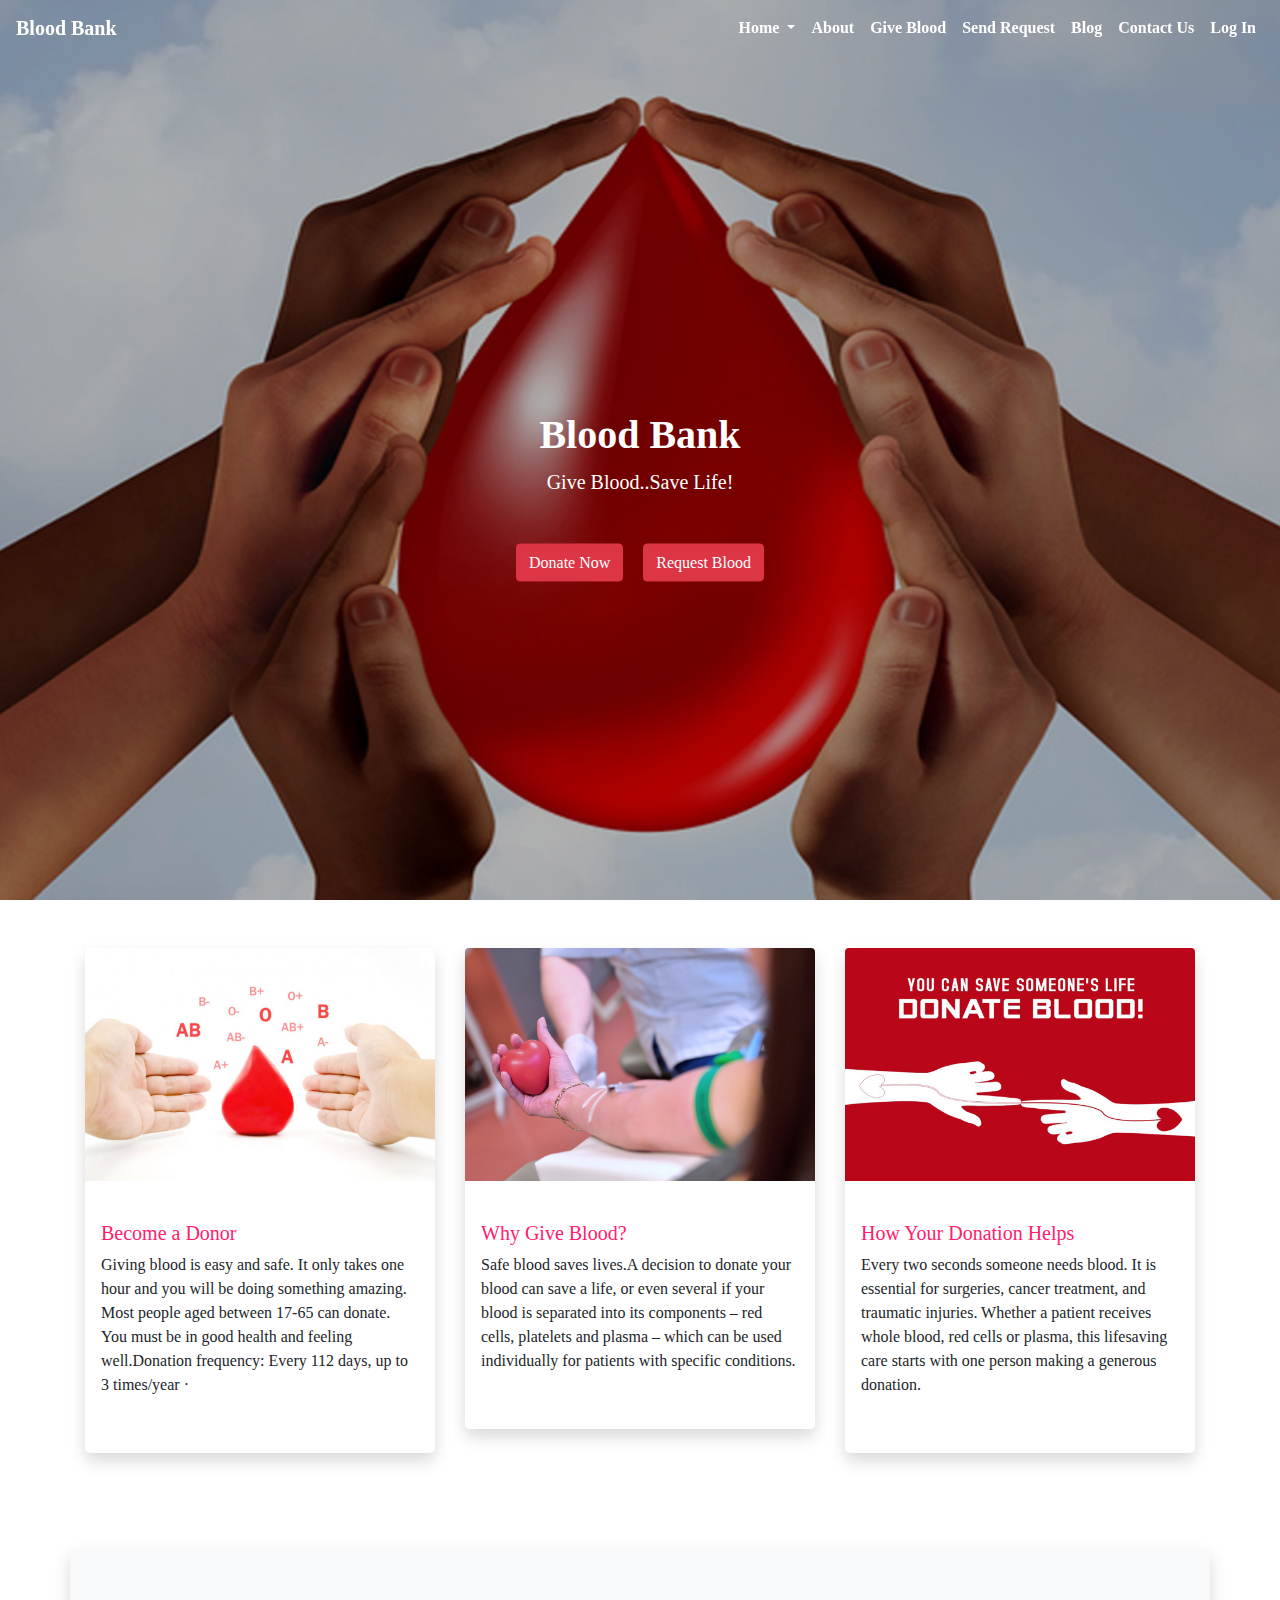
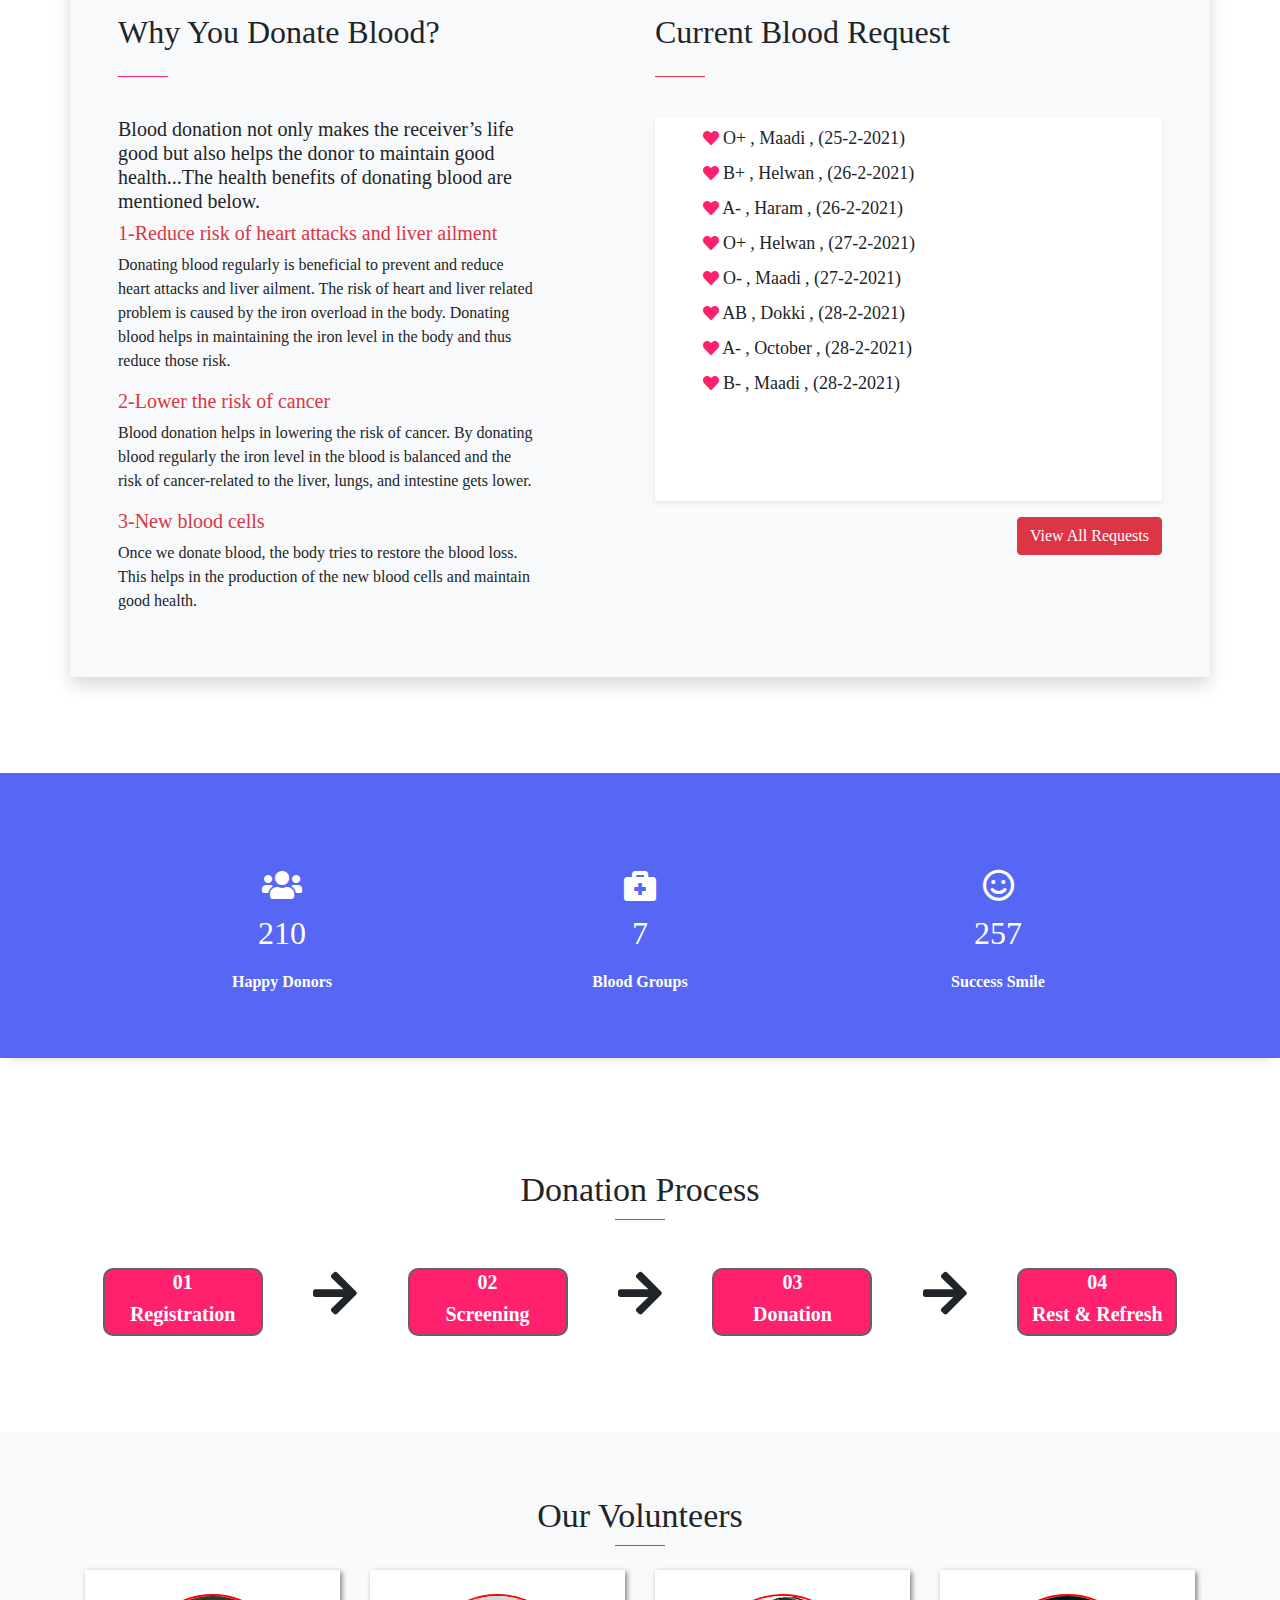
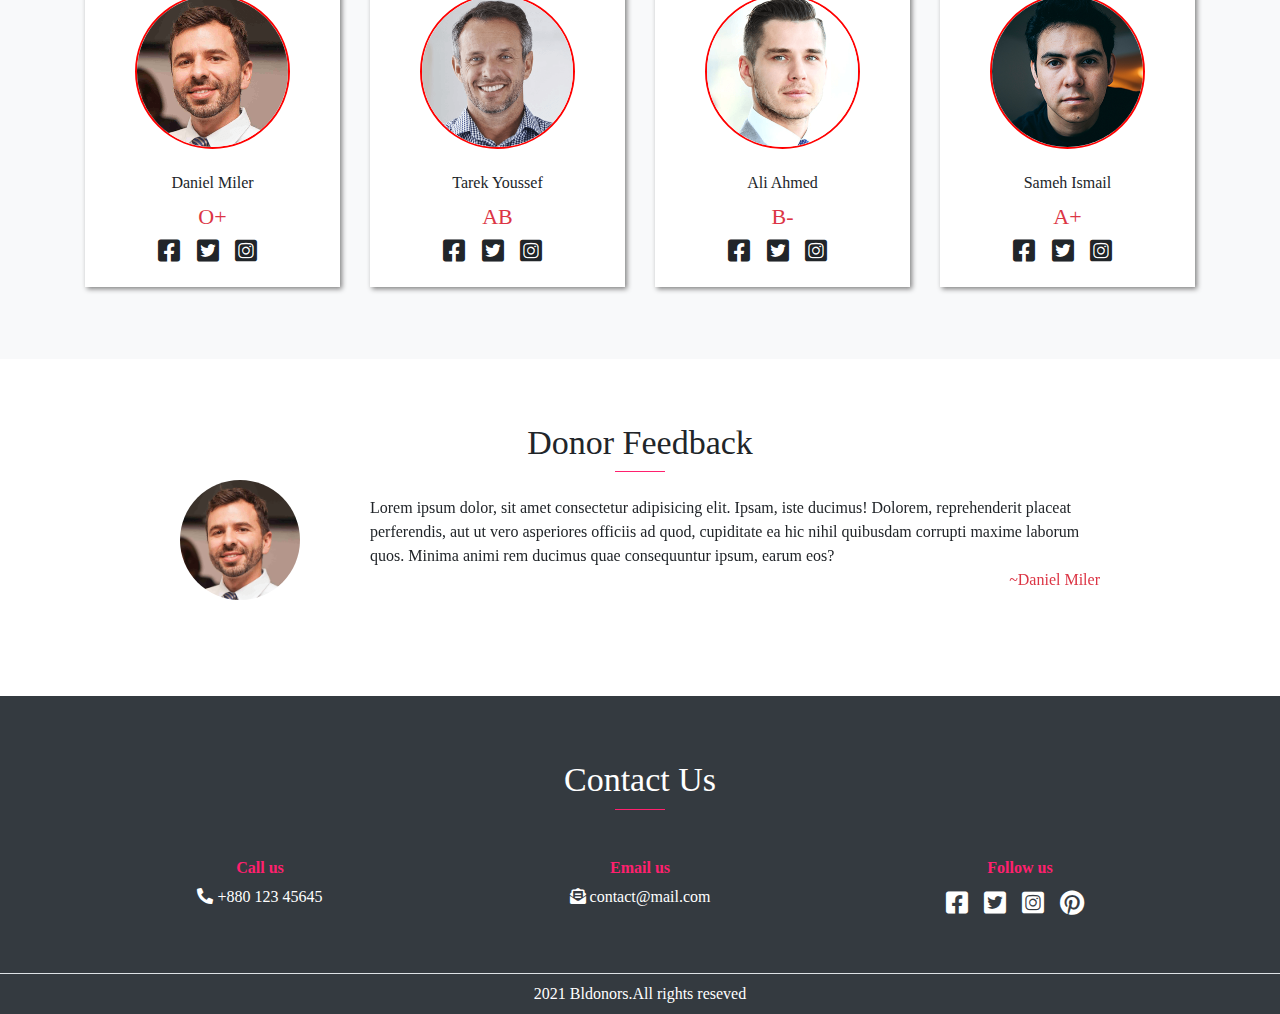
==== commit 78e1387b: "Update index.html" ====
--- a/index.html
+++ b/index.html
@@ -42,7 +42,7 @@
        </div>
       </li>
       <li class="nav-item">
-        <a class="nav-link"  href="about.html">About</a>
+        <a class="nav-link"  href="About.html">About</a>
       </li>
       <li class="nav-item">
         <a class="nav-link" href="Donate.html">Give Blood</a>
--- a/css/style.css
+++ b/css/style.css
@@ -1,6 +1,370 @@
-.brd{
-    background-color:gray;
-    height: 2px;
-    width: 40px;
-    margin: auto;
-}   
+/*******************************************All**********************************************/
+
+* {
+ font-family: "Segoe UI Light";
+}
+
+.i{
+  color:#ff206e;
+  
+}
+
+.Navicon{
+  color:#ff206e;
+  
+}
+a {
+  text-decoration: none !important;
+
+}
+ul{
+  list-style-type: none;
+}
+
+
+
+/*******************************************NavBar**********************************************/
+.dropdown-menu a{
+  color: #000 !important;
+  font-weight: 500!important;
+}
+
+.dropdown-menu a:hover{
+  color:#ff206e!important;
+ background-color: transparent;
+  
+}
+
+.navbar a {
+  font-size: 16px;
+  color: rgb(255, 255, 255);
+  transition: all 1s;
+  font-weight: 700;
+ 
+}
+
+.navbar-brand{
+  font-size: 20px !important;
+  font-weight: 700 !important;
+ 
+}
+
+.navbar a:hover {
+  color: #ff206e;
+}
+
+
+.droplist{
+  border: transparent;
+  background-color: transparent;
+  color: white;
+}
+ 
+
+.btn-group .btn:focus{box-shadow: none;
+    border:none;
+    outline: none;}
+
+.btn-group .btn:hover{color: tomato;}
+
+.navbar-toggler:focus{box-shadow: none;
+      border:none;
+  
+      outline: none;}
+
+
+
+/*****************************************Header********************************************/
+.bglayer{
+  background-color:  rgba(0, 0, 0, 0.30);
+  position: absolute;
+  top: 0px;
+  left: 0px;
+  width: 100%;
+  height:100%;
+  z-index: 10;
+}
+
+.home {
+  height: 100vh;
+  background-image: url(../images/bgimage.jpg);
+  background-size: cover;
+  background-position: center;
+  position: relative;
+}
+
+.home h1 {
+  font-size: 2.5rem;
+  font-weight: 900;
+ 
+}
+
+.home p{
+  font-size: 1.25rem;
+  font-weight: 500;
+  padding-bottom: 15px;
+}
+
+.home a{
+  color:white;
+ font-weight: 500;
+
+}
+.home .view {
+  color: #ff206e;
+}
+
+
+.headerbtn:hover {
+  color:#f25454;
+  background-color: white;
+}
+
+.Headercaption {
+  position: absolute;
+  top: 56%;
+  left: 50%;
+  transform: translate(-50%,-50%);
+  z-index: 12; 
+  color: white;
+  text-align: center;
+ 
+}
+
+/***********************************Benefits Section********************************************/
+.Benefits span {
+  color: #ff206e;
+}
+
+.Benefits .item {
+  background-color: #fff;
+}
+.Benefits .item img {
+  transition: all 1s;
+
+}
+
+.Benefits .item:hover img{
+  transform: scale(1.1);
+}
+/********************************current Requests***************************************/
+#CurrentRequests h2{
+  font-weight: 500;
+}
+
+
+/************************************************Counter******************************************************/
+
+.counter{
+  color: white;
+
+}
+.counter p{
+  padding-top: 10px;
+  font-size: 16px;
+  font-weight: 700;
+  
+}
+.counter h2{
+  padding-top: 10px;
+  font-size: 32px;
+  color: white;
+}
+
+
+.overlay{
+  background-color: #5767f5;
+  
+  box-shadow: 0 13px 8px -10px rgba(0, 0, 0, 0.1);
+}
+
+.icon i {
+  color: white;
+}
+
+
+
+/*****************************************Line******************************************/
+
+.line-mf {
+  width: 50px;
+  height: 1px;
+  background-color: #ff206e;
+  margin-bottom: 40px;
+  position: relative;
+  transition: width .5s ease-in-out;
+  text-align: center;
+ 
+} 
+
+.contline:hover .line-mf{width:90px}
+
+
+
+/*******************************************************login,sign up*****************************************/
+.containlog h2{
+  color: #ff206e;
+  font-weight: 600;
+}
+
+.containlog{
+  background-color: rgb(228, 227, 227);
+  width: 60%;
+}
+
+.logform{
+  width:90%;
+}
+
+.btnlog{
+ width:30%;
+ 
+}
+
+/**************************************************ViewRequests***************************************************/
+table{
+  font-size: 18px;
+  table-layout: fixed;
+
+}
+
+.viewtable{
+  width: 85%;
+}
+
+.TableReq h2{
+color:#ff206e ;
+font-weight: 700;
+font-size: 38px;
+}
+
+.Requestslist  span{
+  font-size: 18px;
+ 
+}
+
+#viewrequests .border-bottom{
+
+ border-color:rgb(243, 169, 169) !important;
+
+}
+
+#ViewReq ,#login ,#Signup{
+  background-image: url(../images/light_dot.jpg);
+}
+
+
+table th
+{
+padding:15px;
+background-color: rgb(146, 145, 146);
+}
+
+.Requestslist i{
+  color: #ff206e;
+}
+
+.reqbtn{
+  font-size: 14px;
+}
+
+
+/************************************Volunteers********************************************/
+.title h2{
+  font-size: 34px;
+  font-weight: 600px;
+}
+.vol-images{
+  border-radius: 50%;
+  border: red solid 2px;
+}
+.vol-content{
+  box-shadow: gray 2px 2px 5px;
+}
+.vol-icons{
+  font-size: 25px;
+  text-align: center;
+}
+.vol-icon{
+
+  margin-right: 10px;
+  cursor: pointer;
+}
+.vol-icon:hover{
+  color: #ff206e;
+
+}
+
+.vol-content span{
+  font-size: 22px;
+}
+/************************************Process********************************************/
+.bg-red{
+  background-color:#ff206e;
+  border: 2px solid rgb(100, 98, 98);
+  border-radius: 10px;
+}
+
+.arrow{
+ font-size: 50px;
+
+}
+
+.process h6{
+  font-size: 20px;
+  font-weight: 600;
+  
+}
+
+.arrow-2{display: none;}
+.arrow-1{display: block;}
+
+
+
+/*******************************Feedback***************************************/
+.donor-images{
+  border-radius: 50%;
+}
+.donor span{
+  bottom: 10%;
+  right: 10%;
+
+}
+
+
+/************************************footer********************************************/
+.footicon:hover{
+  color: #ff206e;
+  cursor: pointer;
+}
+.footertext{
+  color: #ff206e;
+  font-weight: 600;
+}
+
+
+/************************************forms********************************************/
+.form-group label{
+  font-size: 18px;
+  font-weight: 900;
+}
+
+.donate h2{
+  color: #ff206e;
+  font-weight: 700;
+}
+
+.reqform h2{
+  color: #ff206e;
+  font-weight: 700;
+}
+
+ #blog h2{
+  font-size: 40px;
+  font-weight: 500;
+}
+
+#about  h2{
+  font-size: 40px;
+  font-weight: 500;
+}
--- a/css/media.css
+++ b/css/media.css
@@ -0,0 +1,203 @@
+@media(max-width:576px) /* xs small*/
+
+{
+      .navdropbtn{
+        margin-left: 7px;
+      }
+
+      .headerbtn{
+        font-size: 12px;
+        width: 75%;
+        display: block;
+      }
+
+
+      .home h1{
+        font-size: 20px;
+      }
+
+      .home p {
+        font-size: 18px;
+      }
+
+     .containlog{
+        width: 90% !important;
+      }
+
+    .logform{
+        width: 100%;
+      }
+
+    table{
+        font-size: 12px;
+      }
+
+    .viewtable{
+         width: 98%;
+      }
+
+    
+      .reqbtn{
+        font-size: 12px;
+      }
+      
+   .arrow-1{display: none;}
+   .arrow-2{display: block;}
+   .donormedia{
+    width: 100%;
+  text-align: center;
+
+  }
+  #CurrentRequests h2{
+    font-size: 24px;
+    font-weight: 700;
+  }
+  #CurrentRequests p{
+    font-size: 16px;
+  }
+  .Requestslist  span{
+    font-size: 16px;
+   
+  }
+  .form-group label{
+    font-size: 14px;
+    font-weight: 900;
+  }
+
+}
+
+
+
+
+@media(min-width:577px) and (max-width:767px) /*small*/
+{
+
+   .navbar-nav{
+    width:100% !important;
+    justify-content:space-between;
+    background-color: transparent;
+    }
+
+
+  .navdropbtn{
+    margin-left: 7px;
+    }
+
+    .home h1{
+      font-size: 28px;
+    }
+
+    
+    .home p {
+      font-size: 20px;
+    }
+    .headerbtn{
+      font-size: 14px;
+      width: 75%;
+      display: block;
+    }
+
+  .containlog{    
+    width: 90% !important;
+    }
+
+    
+    .logform{
+      width: 100%;
+    }
+
+  table{
+    font-size: 14px;
+  
+    }
+  .viewtable{
+    width: 98%;
+    }
+
+    .arrow-1{display: none;}
+    .arrow-2{display: block;}
+    .donormedia{
+      width: 100%;
+    text-align: center;
+
+    }
+    .form-group label{
+      font-size: 16px;
+      font-weight: 900;
+    }
+    .card-group{
+      width: 100%;
+      display: flex;
+      flex-direction: column;
+    }
+}
+
+
+
+
+@media(min-width:768px) and (max-width:991px) /*medium*/
+{
+  
+   .navbar-nav{
+       width:90% !important;
+        margin-left: auto;
+      }
+    
+    .dropdown-menu a:hover{
+       background-color: transparent;
+      }
+    
+    .navbar a {
+      font-size:16px;
+      }
+
+    table{
+      font-size: 15px; 
+      }
+      .containlog{    
+        width: 70% !important;
+        }
+    
+        
+        .logform{
+          width: 100%;
+        }
+   .viewtable{
+     width: 98%;
+      }
+
+   .arrow-1{display: none;}
+   .arrow-2{display: block;}
+   .donormedia{
+    width: 100%;
+  text-align: center;
+
+  }
+  .form-group label{
+    font-size: 16px;
+    font-weight: 900;
+  }
+  .card-group{
+    width: 100%;
+    display: flex;
+    flex-direction: column;
+  }
+ 
+    
+}
+
+@media(min-width:992px) and (max-width:1200px) {/*large*/
+#about p{
+  font-size: 15px;
+}
+#CurrentRequests h2{
+  font-size: 30px;
+
+}
+.form-group label{
+  font-size: 15px;
+  font-weight: 900;
+}
+}
+
+
